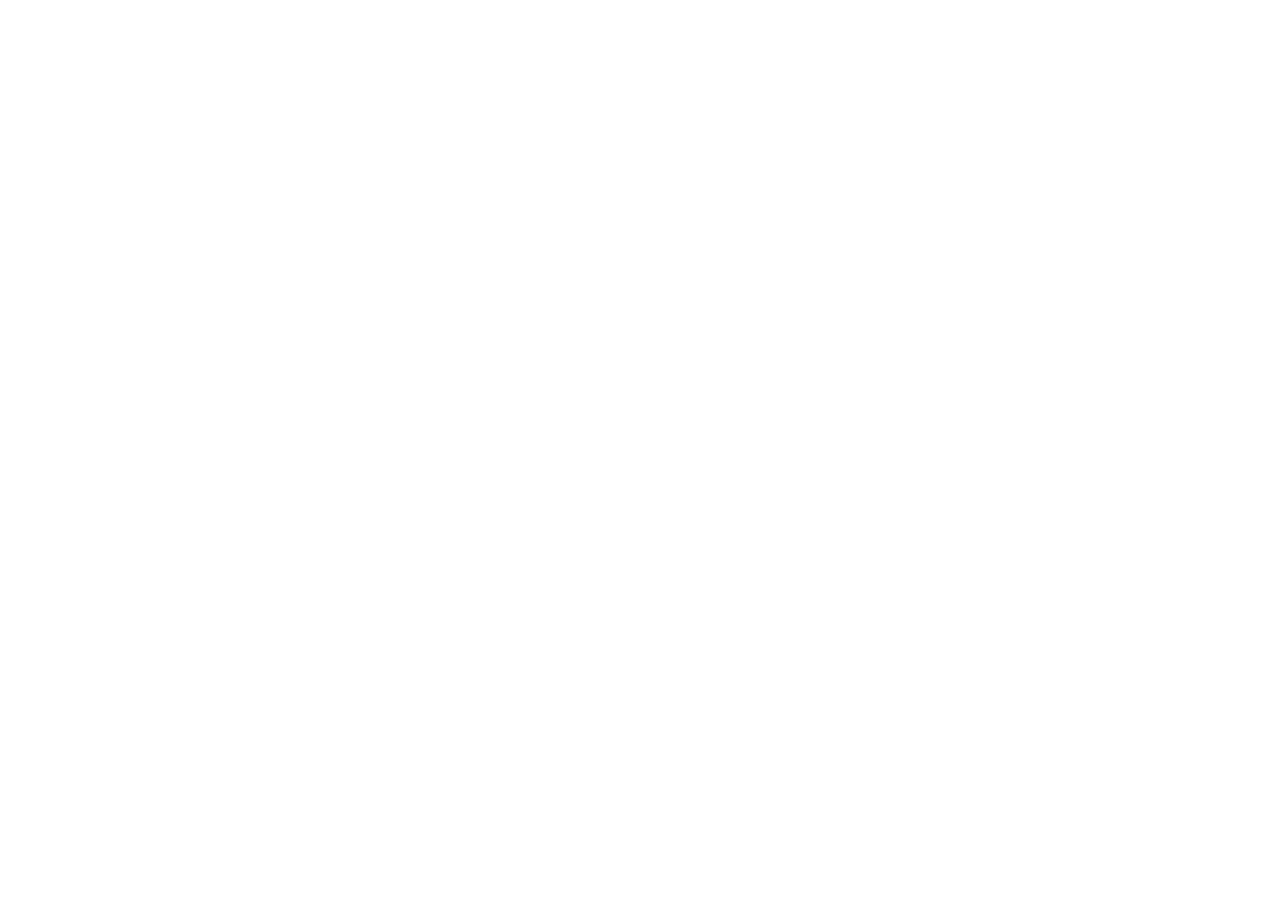
==== index.html @ aee88056 "init" ====
<!doctype html><html lang="en"><head><meta charset="UTF-8"><meta http-equiv="X-UA-Compatible" content="IE=edge"><meta name="viewport" content="width=device-width,initial-scale=1"><title>simple-reactive</title><meta name="title" content="Documentation orve"><link rel="icon" type="image/x-icon" href="./favicon.ico"><script defer="defer" src="index.js"></script></head><body><div id="app"></div><noscript>Sorry Orve don't work without js</noscript></body></html>
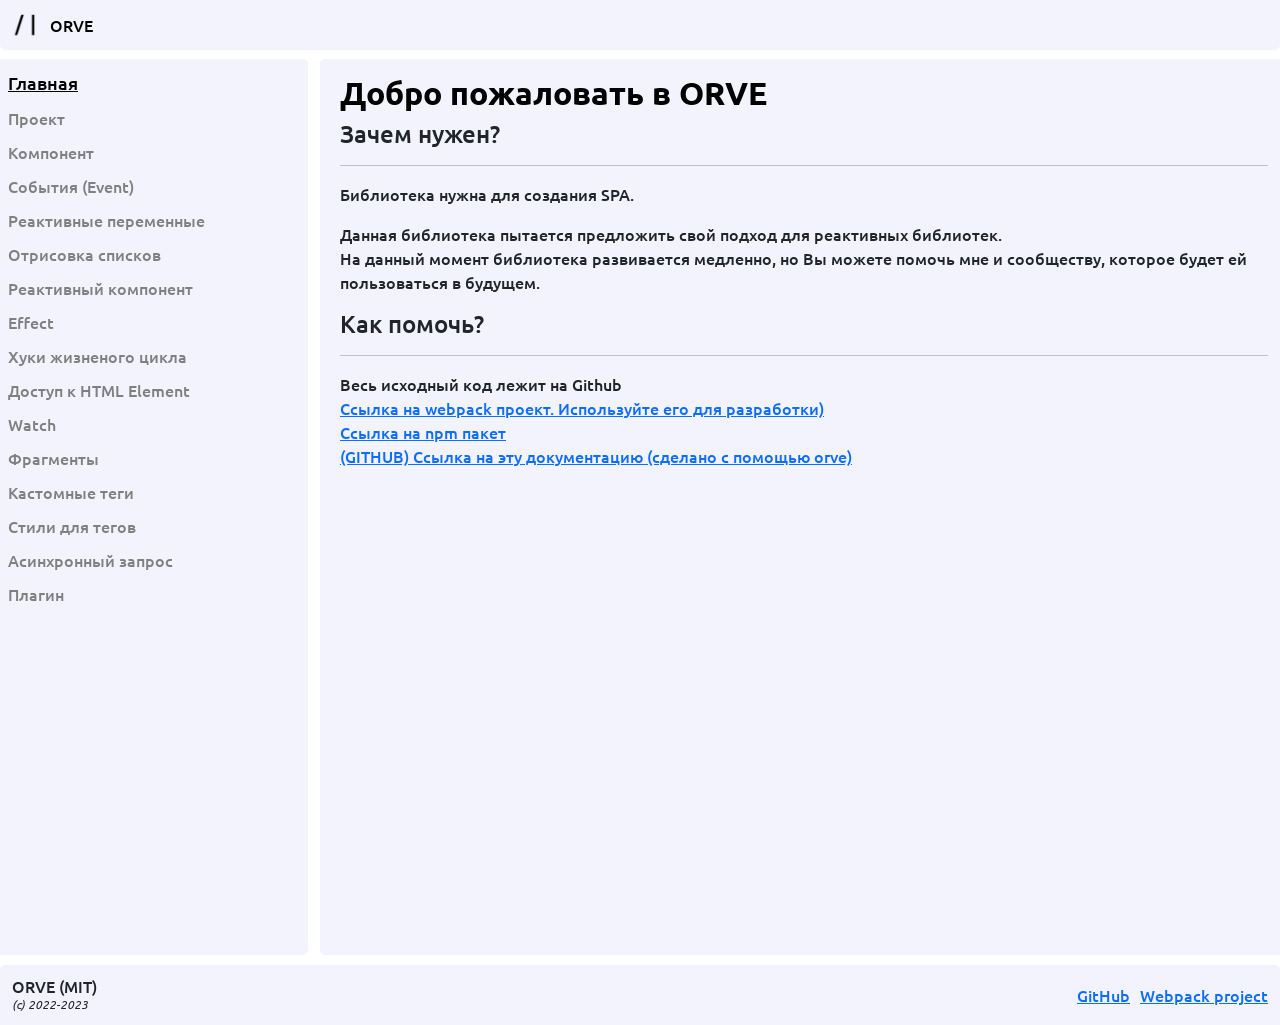
==== commit 281b9276: "new-version" ====
--- a/index.html
+++ b/index.html
@@ -1 +1 @@
-<!doctype html><html lang="en"><head><meta charset="UTF-8"><meta http-equiv="X-UA-Compatible" content="IE=edge"><meta name="viewport" content="width=device-width,initial-scale=1"><title>simple-reactive</title><meta name="title" content="Documentation orve"><link rel="icon" type="image/x-icon" href="./favicon.ico"><script defer="defer" src="index.js"></script></head><body><div id="app"></div><noscript>Sorry Orve don't work without js</noscript></body></html>+<!doctype html><html lang="en"><head><meta charset="UTF-8"><meta http-equiv="X-UA-Compatible" content="IE=edge"><meta name="viewport" content="width=device-width,initial-scale=1"><title>doc-orve</title><meta name="title" content="doc-orve"><link rel="icon" type="image/x-icon" href="./favicon.ico"><link href="https://cdn.jsdelivr.net/npm/bootstrap@5.0.2/dist/css/bootstrap.min.css" rel="stylesheet" integrity="sha384-EVSTQN3/azprG1Anm3QDgpJLIm9Nao0Yz1ztcQTwFspd3yD65VohhpuuCOmLASjC" crossorigin="anonymous"><script defer="defer" src="main.js"></script></head><body><div id="app"></div><noscript>Sorry sReact don't work without js</noscript></body></html>
